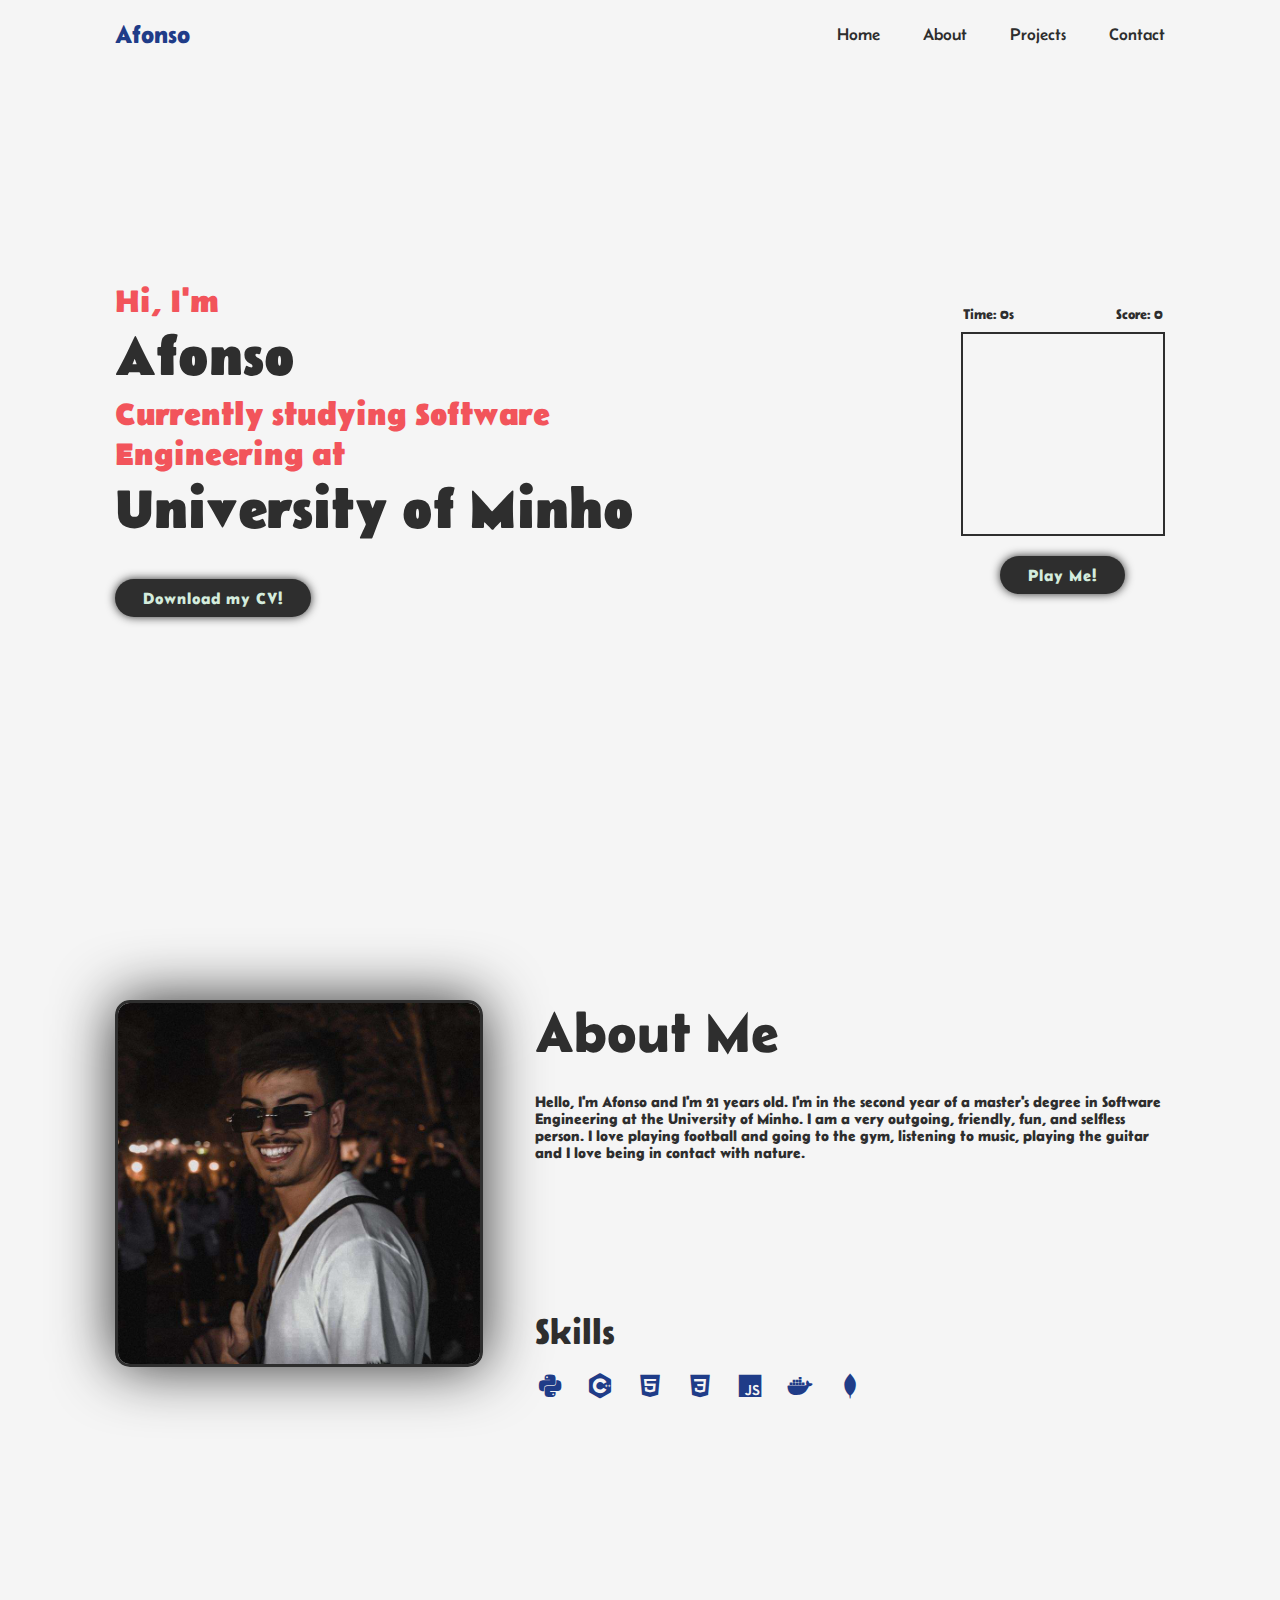
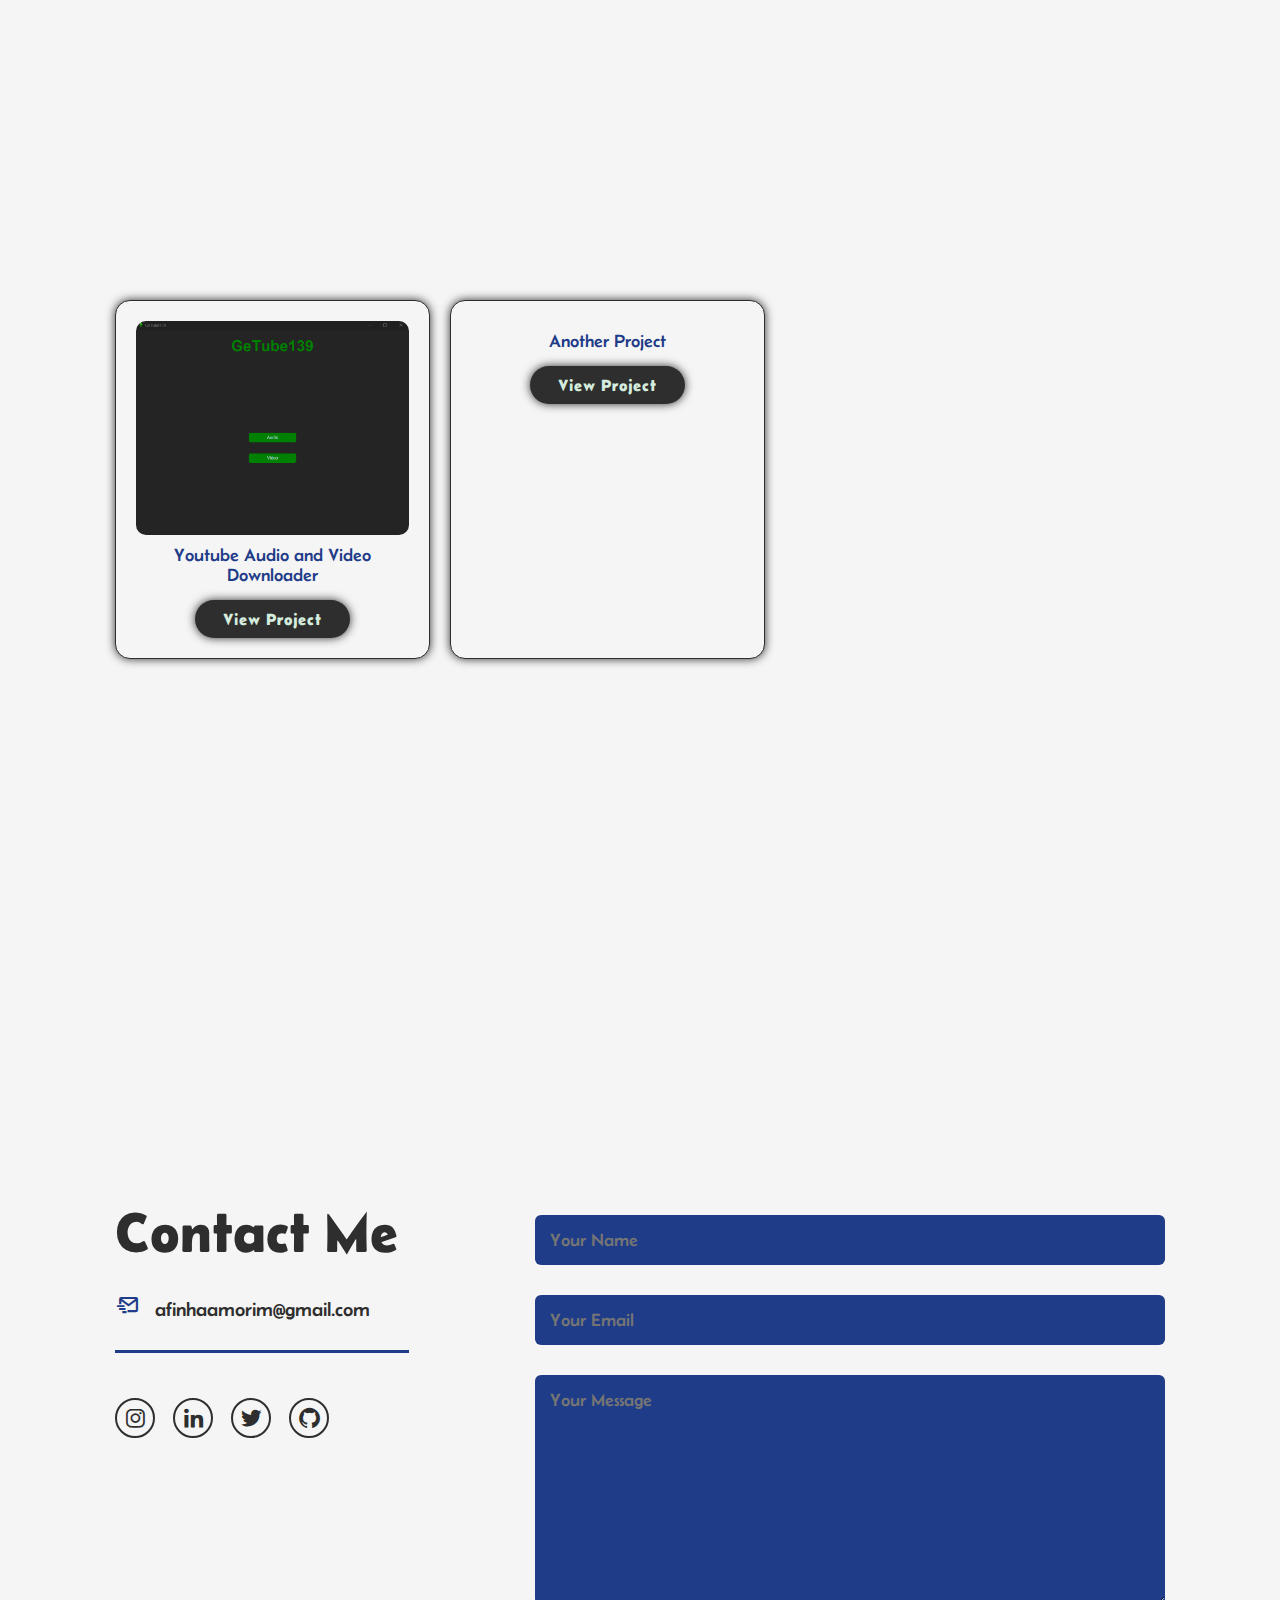
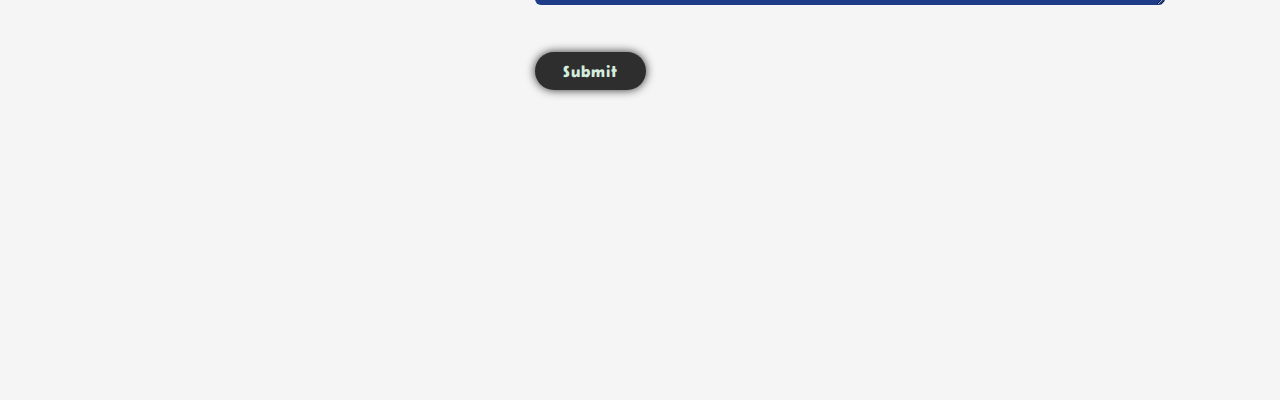
==== index.html @ 5224af9f "index renamed" ====
<!DOCTYPE html>
<html lang="en">
<head>
    <meta charset="UTF-8">
    <meta name="viewport" content="width=device-width, initial-scale=1.0">

    <link href='https://unpkg.com/boxicons@2.1.4/css/boxicons.min.css' rel='stylesheet'>

    <link rel="stylesheet" href="style.css">
    <script src="script.js"></script>
</head>
<body>

    <header class="header">
        <a href="#" class="logo">Afonso</a>

        <i class='bx bx-menu' id="menu-icon"></i>

        <nav class="navbar">
            <a href="#home">Home</a>
            <a href="#about">About</a>
            <a href="#projects">Projects</a>
            <a href="#contact">Contact</a>
        </nav>
    </header>

    <!-- Home Section -->
    <section class="home" id="home">
        <div class="home-content">
            <h3>Hi, I'm</h3>
            <h1>Afonso</h1>
            <h3>Currently studying Software Engineering at</h3>
            <h1>University of Minho</h1>

            <a href="files/AfonsoCV.pdf" download class="cvDownload">Download my CV!</a>
        </div>

        <div class="home-img">
            <div class="game-container">
                <div class="game-info">
                    <div id="timer">Time: 0s</div>
                    <div id="score">Score: 0</div>
                </div>
                <canvas id="snakeGame" width="200" height="200"></canvas>
                <button id="playButton" class="cvDownload">Play Me!</button>
            </div>
        </div>
    </section>

    <!-- About Me Section -->
    <section class="about" id="about">
        <div class="container">
            <div class="row">
                <div class="about-col1">
                    <img src="images/meme.jpg" alt="">
                </div>
                <div class="about-col2">
                    <h1 class="title">About Me</h1>
                    <p>
                        Hello, I'm Afonso and I'm 21 years old. I'm in the second year of a master's degree in Software Engineering at the University of Minho.
                        I am a very outgoing, friendly, fun, and selfless person.
                        I love playing football and going to the gym, listening to music, playing the guitar and I love being in contact with nature.
                    </p>
                    <div class="ferramentas">
                        <h2 class="ferr-heading">Skills</h2>
                        <div class="tools-icons">
                            <i class='bx bxl-python' data-tooltip="Python"></i>
                            <i class='bx bxl-c-plus-plus' data-tooltip="C++"></i>
                            <i class='bx bxl-html5' data-tooltip="HTML5"></i>
                            <i class='bx bxl-css3' data-tooltip="CSS3"></i>
                            <i class='bx bxl-javascript' data-tooltip="JavaScript"></i>
                            <i class='bx bxl-docker' data-tooltip="Docker"></i>
                            <i class='bx bxl-mongodb' data-tooltip="MongoDB"></i>
                        </div>
                    </div>                                    
                </div>
            </div>
        </div>
    </section>





    <section class="projects" id="projects">
        <div class="container">
            <div class="project_window">
                <div class="project">
                    <img src="images/gettube139.png" alt="">
                    <figcaption>Youtube Audio and Video Downloader</figcaption>
                    <a href="">View Project</a>
                </div>
                <div class="project">
                    <img src="images/another-project.png" alt="">
                    <figcaption>Another Project</figcaption>
                    <a href="">View Project</a>
                </div>
            </div>
        </div>
    </section>




    
    <section class="contact" id="contact">
        <form action="https://formsubmit.co/487cfa395b6f4f26a53bc7036b361e48" method="POST">
            <div class="container">
                <div class="row">
                    <div class="contact-left">
                        <h1 class="title">Contact Me</h1>
                        <p><i class='bx bx-mail-send'></i>afinhaamorim@gmail.com</p>
                        <hr class="horizontal-line">
                        <div class="socials">
                            <a href="https://www.instagram.com/dr1kz139/" target = "_blank"><i class='bx bxl-instagram'></i></a>
                            <a href="https://www.linkedin.com/in/afonso-amorim-6b34a6216/" target = "_blank"><i class='bx bxl-linkedin'></i></a>
                            <a href="https://twitter.com/Afonso27276885" target = "_blank"><i class='bx bxl-twitter'></i></a>
                            <a href="https://github.com/Laureano139" target = "_blank"><i class='bx bxl-github'></i></a>
                        </div>
                    </div>
                    <div class="contact-right">
                        <form onsubmit="sendEmail(); reset(); return false;">
                            <input type="text" name="name" id="name" placeholder="Your Name" required>
                            <input type="email" name="email" id="email" placeholder="Your Email" required>
                            <textarea name="message" id="message" rows="10" placeholder="Your Message"></textarea>
                            <button type="submit" class="cvDownload btn2">Submit</button>
                        </form>
                    </div>
                </div>
            </div>
        </form>
    </section>

</body>

<script src="https://smtpjs.com/v3/smtp.js"></script>
<script>
    function sendEmail() {
        Email.send({
            SecureToken: "5de098cc-5d57-4275-b75c-3b9141bf27b8",
            To: 'afinhaamorim@gmail.com',
            From: document.getElementById("email").value,
            Subject: "New Contact Form",
            Body: "Name: " + document.getElementById("name").value +
                "<br> Message: " + document.getElementById("message").value
        }).then(
            message => alert("Message sent successfully")
        );
    }
</script>

</html>
---- style.css ----
@import url('https://fonts.googleapis.com/css?family=Belanosima');

* {
    padding: 0;
    margin: 0;
    box-sizing: border-box;
    text-decoration: none;
    border: none;
    outline: none;
    scroll-behavior: smooth;
    font-family: 'Belanosima', sans-serif;
}

:root {
    --bg-color: #f5f5f5;
    --second-bg-color: #f2545b;
    --text-color: #2e2e2e;
    --main-color: #1f3c88;
}

html {
    font-size: 62.5%;
    overflow-x: hidden;
    scroll-behavior: smooth;
}

body {
    background: var(--bg-color);
    color: var(--text-color);
}

section {
    min-height: 100vh;
    padding: 10rem 9% 2rem;
}

header {
    top: 0;
    left: 0;
    position: fixed;
    width: 100%;
    padding: 2rem 9%;
    background-color: var(--bg-color);
    display: flex;
    justify-content: space-between;
    align-items: center;
    z-index: 100;
    transition: background-color .15s ease-in-out;
}

header.scrolled {
    background-color: var(--main-color);
}

.logo {
    font-size: 2.5rem;
    color: var(--main-color);
    font-weight: 600;
    cursor: default;
    transition: color .15s ease-in-out;
}

header.scrolled .logo {
    color: var(--bg-color);
}

.navbar a {
    font-size: 1.7rem;
    color: var(--text-color);
    margin-left: 4rem;
    transition: color .15s ease-in-out;
}

header.scrolled .navbar a {
    color: var(--bg-color);
}

.navbar a:hover {
    color: var(--second-bg-color);
}

.navbar a.active {
    color: var(--second-bg-color) !important;
    font-weight: bold;
}

#menu-icon {
    font-size: 3.6rem;
    color: var(--main-color);
    display: none;
}

.home {
    display: flex;
    justify-content: center;
    align-items: center;
}

.home-content h3 {
    font-size: 3.2rem;
    font-weight: 700;
    color: var(--second-bg-color);
}

.home-content h1 {
    font-size: 5.6rem;
    font-weight: 700;
    line-height: 1.3;
    color: var (--main-color);
}

.home {
    display: flex;
    justify-content: space-between;
    align-items: center;
    padding: 0 9%;
    background: var(--bg-color);
}

.home-content {
    max-width: 60%;
}

.home-img {
    max-width: 35%;
    display: flex;
    flex-direction: column;
    justify-content: center;
    align-items: center;
}

.game-container {
    display: flex;
    flex-direction: column;
    align-items: center;
}

.game-info {
    display: flex;
    justify-content: space-between;
    width: 200px;
    margin-bottom: 10px;
}

#snakeGame {
    border: 2px solid var(--text-color);
    background: var(--bg-color);
}

#playButton {
    margin-top: 20px;
    padding: 1rem 2.8rem;
    background: var(--text-color);
    border-radius: 4rem;
    box-shadow: 0 0 1rem var(--text-color);
    font-size: 1.6rem;
    color: #D4ECDD;
    letter-spacing: .1rem;
    font-weight: 600;
    transition: .5 ease-in;
    cursor: pointer;
}

#playButton:hover {
    box-shadow: none;
}

#timer, #score {
    font-size: 1.4rem;
    color: var(--text-color);
    font-weight: 600;
}

.cvDownload {
    margin-top: 30px;
    display: inline-block;
    padding: 1rem 2.8rem;
    background: var(--text-color);
    border-radius: 4rem;
    box-shadow: 0 0 1rem var(--text-color);
    font-size: 1.6rem;
    color: #D4ECDD;
    letter-spacing: .1rem;
    font-weight: 600;
    transition: .5 ease-in;
}

.cvDownload:hover {
    box-shadow: none;
}

/* -------------------- ABOUT ME SECTION -------------------- */

section .about {
    padding: 80px 0;
    color: var(--main-color);
}

.row {
    display: flex;
    justify-content: space-between;
    flex-wrap: wrap;
}

.about-col1 {
    flex-basis: 35%;
}

.about-col1 img {
    width: 100%;
    border-radius: 15px;
    border: solid;
    border-color: var(--text-color);
    box-shadow: 0 0 6rem var(--text-color);
}

.about-col2 {
    flex-basis: 60%;
    justify-content: space-between;
}

.about-col2 p {
    margin-top: 30px;
    font-size: 15px;
    font-weight: 600;
}

.title {
    font-size: 5.6rem;
    font-weight: 600;
    color: var(--text-color);
}

.content-section {
    display: flex;
    margin: 20px 0 40px;
}

.ab-links { 
    text-decoration: none;
    margin-right: 50px;
    font-size: 22px;
    font-weight: 500;
    cursor: pointer;
    position: relative;
}

.ab-links:hover {
    text-transform: uppercase;
}

.ferr-heading {
    margin-top: 150px;
    font-size: 3.6rem;
    font-weight: 600;
    color: var(--text-color);
}

.tools-icons {
    display: flex;
    gap: 20px;
    margin-top: 20px;
}

.tools-icons i {
    font-size: 3rem;
    color: var(--main-color);
    position: relative;
    transition: transform 0.3s;
}

.tools-icons i:hover {
    transform: scale(1.2);
}

.tools-icons i::after {
    content: attr(data-tooltip);
    position: absolute;
    bottom: -2rem;
    left: 50%;
    transform: translateX(-50%);
    background-color: var(--bg-color);
    color: var(--main-color);
    padding: 0.5rem 1rem;
    border-radius: 0.5rem;
    opacity: 0;
    visibility: hidden;
    transition: opacity 0.3s;
    white-space: nowrap;
    font-size: 1.2rem;
}

.tools-icons i:hover::after {
    opacity: 1;
    visibility: visible;
}

/* -------------------- PROJECTS SECTION -------------------- */

.projects {
    display: flex;
    flex-direction: column;
    align-items: center;
    text-align: center;
}

.project_window {
    display: flex;
    flex-wrap: wrap;
    gap: 2rem;
}

.project {
    flex-basis: 30%;
    display: flex;
    flex-direction: column;
    align-items: center;
    background: var(--bg-color);
    border-radius: 15px;
    border: solid 1px var(--text-color);
    box-shadow: 0 0 1rem var(--text-color);
    padding: 2rem;
    transition: transform .3s ease-in-out;
}

.project:hover {
    transform: scale(1.05);
}

.project img {
    width: 100%;
    height: auto;
    border-radius: 10px;
}

.project figcaption {
    margin-top: 1rem;
    font-size: 1.8rem;
    color: var(--main-color);
    text-align: center;
}

.project a {
    margin-top: 1.5rem;
    padding: 1rem 2.8rem;
    background: var(--text-color);
    border-radius: 4rem;
    box-shadow: 0 0 1rem var(--text-color);
    font-size: 1.6rem;
    color: #D4ECDD;
    letter-spacing: .1rem;
    font-weight: 600;
    transition: .5 ease-in;
}

.project a:hover {
    box-shadow: none;
}

/* -------------------- CONTACT ME SECTION -------------------- */

.contact-left {
    flex-basis: 35%;
}

.contact-right {
    flex-basis: 60%;
}

.contact-left p {
    margin-top: 30px;
    font-size: 20px;
}

.contact-left p i {
    color: var(--main-color);
    margin-right: 15px;
    font-size: 25px;
}

.socials a {
    display: inline-flex;
    justify-content: center;
    align-items: center;
    width: 4rem;
    height: 4rem;
    background: transparent;
    border: .2rem solid var(--text-color);
    border-radius: 50%;
    font-size: 2.5rem;
    color: var(--text-color);
    margin: 3rem 1.5rem 3rem 0;
    transition: 0.15s ease-in;
}

.socials a:hover {
    background: var(--bg-color);
    color: var(--main-color);
    box-shadow: 0 0 1rem var(--text-color);
}

.contact-right form {
    width: 100%;
}

form input, form textarea {
    width: 100%;
    border: 0;
    outline: none;
    background: var(--main-color);
    padding: 15px;
    margin: 15px 0;
    color: var(--bg-color);
    font-size: 18px;
    border-radius: 6px;
}

form .btn2 {
    cursor: pointer;
}

.horizontal-line {
    width: 80%;
    height: 3px;
    border: 0 none;
    margin-left: 0;
    margin-top: 30px;
    margin-bottom: 15px;
    background-color: var(--main-color);
}

/* Adaptação para dispositivos móveis */
@media (max-width: 768px) {
    header {
        padding: 1rem 5%;
    }

    .navbar a {
        margin-left: 2rem;
        font-size: 1.5rem;
    }

    .home {
        flex-direction: column;
        align-items: center;
        text-align: center;
        padding: 6rem 5% 2rem; /* Ajusta o espaçamento para dispositivos móveis */
    }

    .home-content, .home-img {
        max-width: 100%;
    }

    .home-content h1 {
        font-size: 4rem;
    }

    .home-content h3 {
        font-size: 2.5rem;
    }

    .title, .ferr-heading, .contact-left .title {
        text-align: center;
    }

    .about-col1, .about-col2 {
        flex-basis: 100%;
        margin-bottom: 2rem;
    }

    .tools-icons {
        justify-content: center;
    }

    .project_window {
        flex-direction: column;
        align-items: center;
    }

    .project {
        flex-basis: 90%;
        margin-bottom: 2rem;
    }

    .contact-left, .contact-right {
        flex-basis: 100%;
        margin-bottom: 2rem;
    }

    .contact-right form {
        padding: 0 2rem;
    }
}
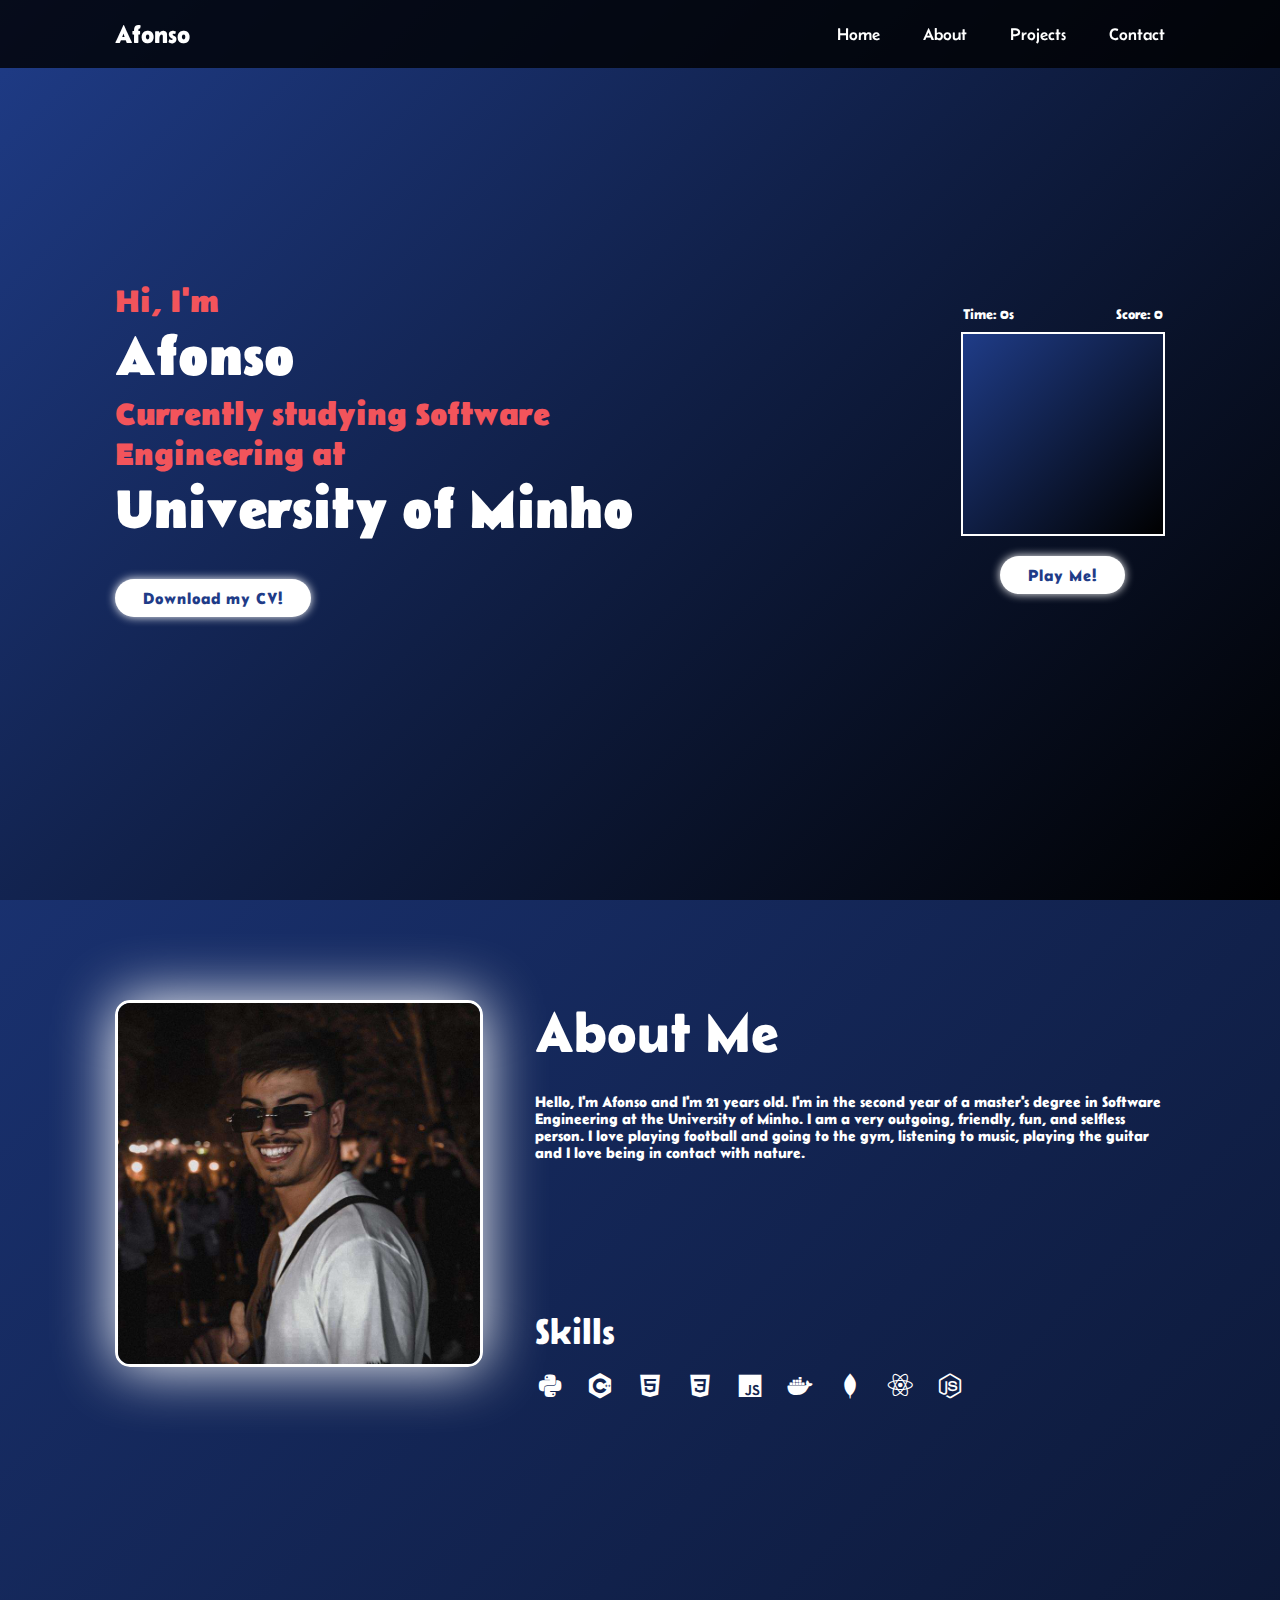
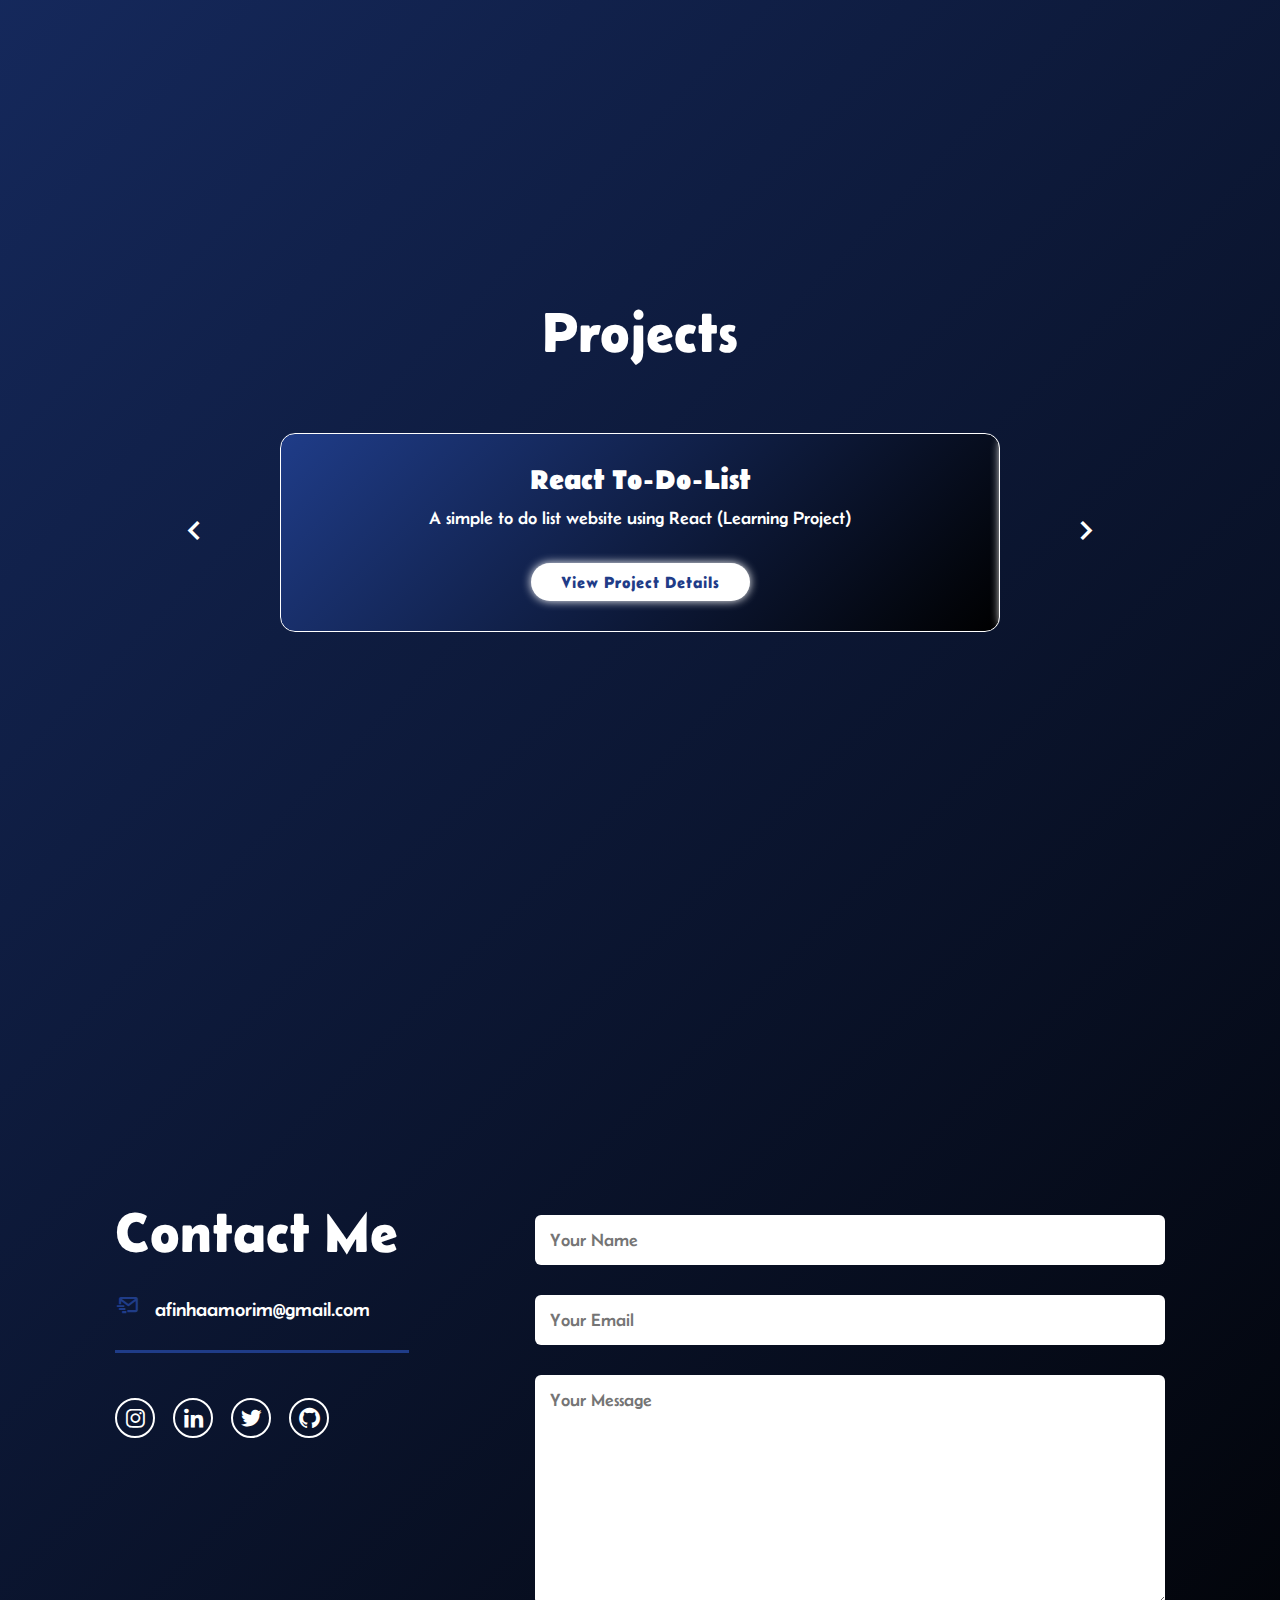
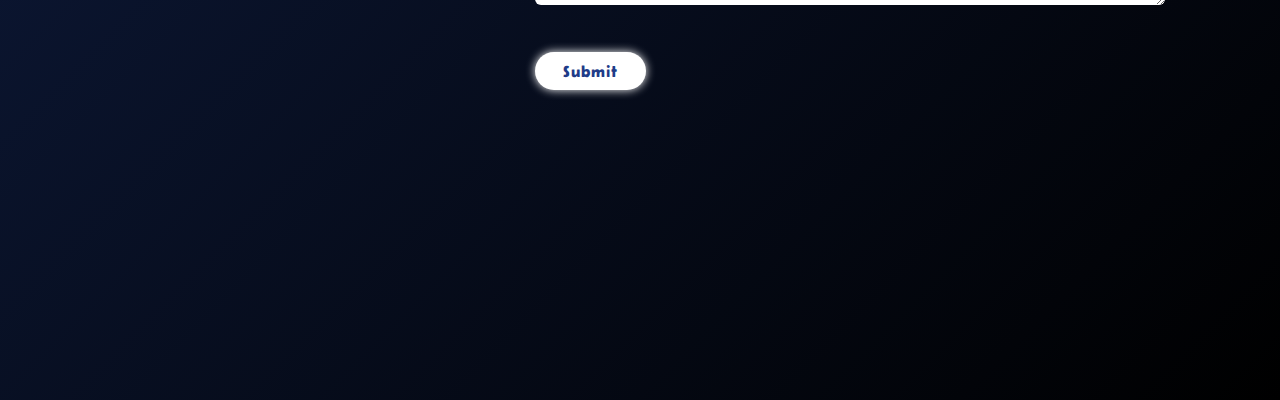
==== commit 210ae080: "Huge update" ====
--- a/index.html
+++ b/index.html
@@ -72,6 +72,8 @@
                             <i class='bx bxl-javascript' data-tooltip="JavaScript"></i>
                             <i class='bx bxl-docker' data-tooltip="Docker"></i>
                             <i class='bx bxl-mongodb' data-tooltip="MongoDB"></i>
+                            <i class='bx bxl-react' data-tooltip="ReactJS"></i>
+                            <i class='bx bxl-nodejs' data-tooltip="NodeJS"></i>
                         </div>
                     </div>                                    
                 </div>
@@ -85,21 +87,45 @@
 
     <section class="projects" id="projects">
         <div class="container">
-            <div class="project_window">
-                <div class="project">
-                    <img src="images/gettube139.png" alt="">
-                    <figcaption>Youtube Audio and Video Downloader</figcaption>
-                    <a href="">View Project</a>
+            <div class="section-heading">
+                <h1 class="title">Projects</h1>
+            </div>
+            <div class="project-slider">
+                <button class="slider-btn left-btn"><i class='bx bx-chevron-left'></i></button>
+                <div class="project-window">
+                    <div class="projects-wrapper">
+                        <div class="project">
+                            <h3>React To-Do-List</h3>
+                            <p>A simple to do list website using React (Learning Project)</p>
+                            <a href="#">View Project Details</a>
+                        </div>
+                        <div class="project">
+                            <h3>Project 2</h3>
+                            <p>Brief description of Project 2.</p>
+                            <a href="#">View Project Details</a>
+                        </div>
+                        <div class="project">
+                            <h3>Project 3</h3>
+                            <p>Brief description of Project 3.</p>
+                            <a href="#">View Project Details</a>
+                        </div>
+                        <div class="project">
+                            <h3>Project 4</h3>
+                            <p>Brief description of Project 4.</p>
+                            <a href="#">View Project Details</a>
+                        </div>
+                        <div class="project">
+                            <h3>Project 5</h3>
+                            <p>Brief description of Project 5.</p>
+                            <a href="#">View Project Details</a>
+                        </div>
+                    </div>
                 </div>
-                <div class="project">
-                    <img src="images/another-project.png" alt="">
-                    <figcaption>Another Project</figcaption>
-                    <a href="">View Project</a>
-                </div>
+                <button class="slider-btn right-btn"><i class='bx bx-chevron-right'></i></button>
             </div>
         </div>
+        
     </section>
-
 
 
 
@@ -134,6 +160,18 @@
 
 </body>
 
+<!-- Modal for Projects -->
+<div id="projectModal" class="modal">
+    <div class="modal-content">
+        <span class="close-btn">&times;</span>
+        <h2 id="modalTitle">Project Title</h2>
+        <p id="modalDescription">Detailed description of the project goes here.</p>
+        <div id="modalVideoContainer"></div>
+    </div>
+</div>
+
+
+
 <script src="https://smtpjs.com/v3/smtp.js"></script>
 <script>
     function sendEmail() {
--- a/style.css
+++ b/style.css
@@ -12,9 +12,9 @@
 }
 
 :root {
-    --bg-color: #f5f5f5;
+    --bg-color: linear-gradient(135deg, #1f3c88, #000000);
     --second-bg-color: #f2545b;
-    --text-color: #2e2e2e;
+    --text-color: #ffffff;
     --main-color: #1f3c88;
 }
 
@@ -40,7 +40,7 @@
     position: fixed;
     width: 100%;
     padding: 2rem 9%;
-    background-color: var(--bg-color);
+    background-color: rgba(0, 0, 0, 0.8);
     display: flex;
     justify-content: space-between;
     align-items: center;
@@ -49,12 +49,12 @@
 }
 
 header.scrolled {
-    background-color: var(--main-color);
+    background-color: rgba(31, 60, 136, 0.9);
 }
 
 .logo {
     font-size: 2.5rem;
-    color: var(--main-color);
+    color: var(--text-color);
     font-weight: 600;
     cursor: default;
     transition: color .15s ease-in-out;
@@ -86,7 +86,7 @@
 
 #menu-icon {
     font-size: 3.6rem;
-    color: var(--main-color);
+    color: var(--text-color);
     display: none;
 }
 
@@ -106,7 +106,7 @@
     font-size: 5.6rem;
     font-weight: 700;
     line-height: 1.3;
-    color: var (--main-color);
+    color: var(--text-color);
 }
 
 .home {
@@ -154,7 +154,7 @@
     border-radius: 4rem;
     box-shadow: 0 0 1rem var(--text-color);
     font-size: 1.6rem;
-    color: #D4ECDD;
+    color: #1f3c88;
     letter-spacing: .1rem;
     font-weight: 600;
     transition: .5 ease-in;
@@ -179,7 +179,7 @@
     border-radius: 4rem;
     box-shadow: 0 0 1rem var(--text-color);
     font-size: 1.6rem;
-    color: #D4ECDD;
+    color: #1f3c88;
     letter-spacing: .1rem;
     font-weight: 600;
     transition: .5 ease-in;
@@ -223,6 +223,7 @@
     margin-top: 30px;
     font-size: 15px;
     font-weight: 600;
+    color: var(--text-color);
 }
 
 .title {
@@ -243,6 +244,7 @@
     font-weight: 500;
     cursor: pointer;
     position: relative;
+    color: var(--text-color);
 }
 
 .ab-links:hover {
@@ -264,7 +266,7 @@
 
 .tools-icons i {
     font-size: 3rem;
-    color: var(--main-color);
+    color: var(--text-color);
     position: relative;
     transition: transform 0.3s;
 }
@@ -280,7 +282,7 @@
     left: 50%;
     transform: translateX(-50%);
     background-color: var(--bg-color);
-    color: var(--main-color);
+    color: var(--text-color);
     padding: 0.5rem 1rem;
     border-radius: 0.5rem;
     opacity: 0;
@@ -304,6 +306,15 @@
     text-align: center;
 }
 
+.projects .container{
+    display: flex;
+    flex-direction: column;
+    justify-content: space-between;
+    align-items: center;
+    text-align: center;
+    gap: 7rem;
+}
+
 .project_window {
     display: flex;
     flex-wrap: wrap;
@@ -336,7 +347,7 @@
 .project figcaption {
     margin-top: 1rem;
     font-size: 1.8rem;
-    color: var(--main-color);
+    color: var(--text-color);
     text-align: center;
 }
 
@@ -347,7 +358,7 @@
     border-radius: 4rem;
     box-shadow: 0 0 1rem var(--text-color);
     font-size: 1.6rem;
-    color: #D4ECDD;
+    color: #1f3c88;
     letter-spacing: .1rem;
     font-weight: 600;
     transition: .5 ease-in;
@@ -370,6 +381,7 @@
 .contact-left p {
     margin-top: 30px;
     font-size: 20px;
+    color: var(--text-color);
 }
 
 .contact-left p i {
@@ -395,7 +407,7 @@
 
 .socials a:hover {
     background: var(--bg-color);
-    color: var(--main-color);
+    color: var(--second-bg-color);
     box-shadow: 0 0 1rem var(--text-color);
 }
 
@@ -407,7 +419,7 @@
     width: 100%;
     border: 0;
     outline: none;
-    background: var(--main-color);
+    background: var(--text-color);
     padding: 15px;
     margin: 15px 0;
     color: var(--bg-color);
@@ -417,6 +429,8 @@
 
 form .btn2 {
     cursor: pointer;
+    background: var(--text-color);
+    color: #1f3c88;
 }
 
 .horizontal-line {
@@ -429,7 +443,18 @@
     background-color: var(--main-color);
 }
 
-/* Adaptação para dispositivos móveis */
+
+.no-scroll {
+    overflow: hidden;
+}
+
+
+
+
+
+
+
+
 @media (max-width: 768px) {
     header {
         padding: 1rem 5%;
@@ -444,7 +469,7 @@
         flex-direction: column;
         align-items: center;
         text-align: center;
-        padding: 6rem 5% 2rem; /* Ajusta o espaçamento para dispositivos móveis */
+        padding: 6rem 5% 2rem;
     }
 
     .home-content, .home-img {
@@ -491,3 +516,232 @@
         padding: 0 2rem;
     }
 }
+
+
+
+
+/* -------------------- PROJECTS SLIDER SECTION -------------------- */
+
+@keyframes gradientBackground {
+    0% {
+        background-position: 0% 50%;
+        background-color: #1f3c88;
+    }
+    25% {
+        background-position: 50% 50%;
+        background-color: #000000;
+    }
+    50% {
+        background-position: 100% 50%;
+        background-color: #f2545b;
+    }
+    75% {
+        background-position: 50% 50%;
+        background-color: #000000;
+    }
+    100% {
+        background-position: 0% 50%;
+        background-color: #1f3c88;
+    }
+}
+
+.project {
+    min-width: 100%;
+    color: var(--text-color);
+    border-radius: 15px;
+    padding: 3rem;
+    box-shadow: 0 0 1rem var(--text-color);
+    transition: transform 0.3s;
+    display: flex;
+    flex-direction: column;
+    justify-content: center;
+    align-items: center;
+    text-align: center;
+    background: linear-gradient(135deg, #1f3c88, #000000, #f2545b, #000000, #1f3c88);
+    background-size: 400% 400%;
+    animation: gradientBackground 20s ease infinite;
+}
+
+.project:hover {
+    transform: scale(1.05);
+}
+
+.project-slider {
+    display: flex;
+    align-items: center;
+    justify-content: center;
+    position: relative;
+    max-width: 100%;
+    margin: 0 auto;
+}
+
+.project-window {
+    overflow: hidden;
+    width: 80%;
+    max-width: 900px;
+    border-radius: 15px;
+}
+
+.projects-wrapper {
+    display: flex;
+    transition: transform 0.5s ease-in-out;
+}
+
+.project h3 {
+    font-size: 2.8rem;
+    margin-bottom: 1rem;
+}
+
+.project p {
+    font-size: 1.8rem;
+    margin-bottom: 2rem;
+}
+
+.project a {
+    padding: 1rem 3rem;
+    background: var(--text-color);
+    border-radius: 4rem;
+    color: #1f3c88;
+    font-weight: 600;
+    box-shadow: 0 0 1rem var(--text-color);
+    text-decoration: none;
+    transition: box-shadow 0.3s ease-in-out;
+}
+
+.project a:hover {
+    box-shadow: none;
+}
+
+.project:hover {
+    transform: scale(1.05);
+    background-color: #e53d42;
+}
+
+.slider-btn {
+    background: none;
+    border: none;
+    color: var(--text-color);
+    font-size: 4rem;
+    cursor: pointer;
+    position: absolute;
+    top: 50%;
+    transform: translateY(-50%);
+    z-index: 1;
+    padding: 0.5rem;
+    transition: color 0.3s ease;
+}
+
+.slider-btn:hover {
+    color: var(--second-bg-color);
+}
+
+.left-btn {
+    left: -2rem;
+}
+
+.right-btn {
+    right: -2rem;
+}
+
+
+/* -------------------- MODAL (PROJECTS) -------------------- */
+
+@keyframes gradientAnimation {
+    0% {
+        background-position: 0% 50%;
+    }
+    50% {
+        background-position: 100% 50%;
+    }
+    100% {
+        background-position: 0% 50%;
+    }
+}
+
+.modal {
+    display: none;
+    position: fixed;
+    z-index: 1000;
+    left: 0;
+    top: 0;
+    width: 100%;
+    height: 100%;
+    overflow: auto;
+    background-color: rgba(0, 0, 0, 0.8);
+    justify-content: center;
+    align-items: center;
+}
+
+.modal-content {
+    background: linear-gradient(135deg, #1f3c88, #000000, #f2545b, #000000, #1f3c88);
+    background-size: 400% 400%;
+    animation: gradientAnimation 15s ease infinite;
+    color: #ffffff;
+    margin: auto;
+    padding: 20px;
+    border: 1px solid #888;
+    width: 80%;
+    max-width: 600px;
+    border-radius: 10px;
+    box-shadow: 0 0 15px rgba(0, 0, 0, 0.3);
+    text-align: center;
+}
+
+.modal-content h2 {
+    font-size: 3rem;
+    margin-bottom: 15px;
+}
+
+.modal-content p {
+    font-size: 2rem;
+    line-height: 1.6;
+    margin-bottom: 20px;
+}
+
+.close-btn {
+    color: #ff5555;
+    float: right;
+    font-size: 30px;
+    font-weight: bold;
+    cursor: pointer;
+}
+
+.close-btn:hover,
+.close-btn:focus {
+    color: #ff0000;
+    text-decoration: none;
+    cursor: pointer;
+}
+
+#modalVideoContainer {
+    margin-top: 20px;
+}
+
+.modal-content img {
+    margin-bottom: 20px;
+    border-radius: 10px;
+    width: 80%;
+    height: auto;
+}
+
+.github-btn {
+    display: inline-block;
+    padding: 1rem 2.8rem;
+    background: var(--text-color);
+    border-radius: 4rem;
+    box-shadow: 0 0 1rem var(--text-color);
+    font-size: 1.6rem;
+    color: #1f3c88;
+    letter-spacing: .1rem;
+    font-weight: 600;
+    text-decoration: none;
+    transition: .5s ease-in;
+    text-align: center;
+    margin-top: 20px;
+}
+
+.github-btn:hover {
+    box-shadow: none;
+    background: var(--second-bg-color);
+    color: #ffffff;
+}
